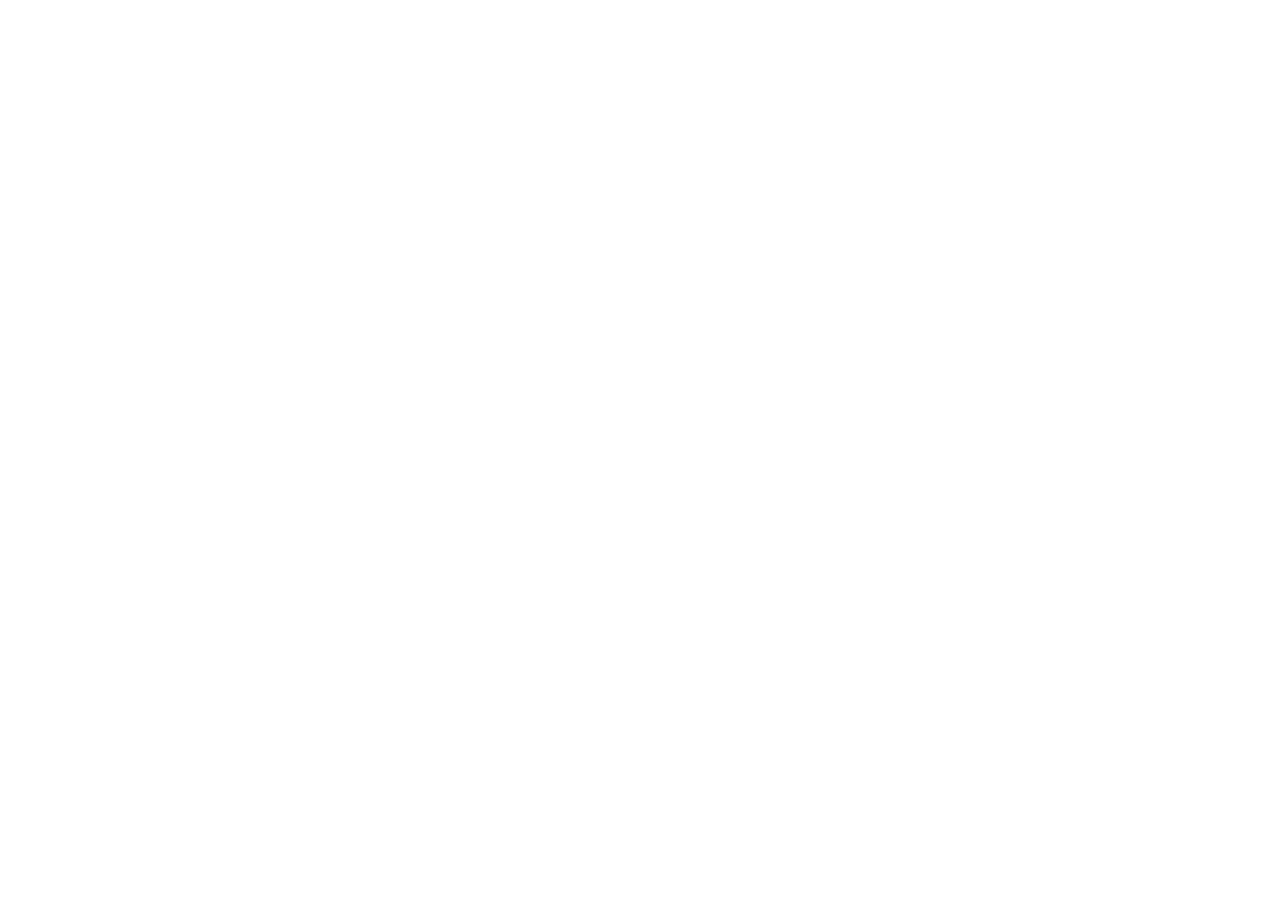
==== View/delivery/delivery.html @ 59a36aea "html css syntax" ====
<!DOCTYPE html>
<html lang="en">
<head>
    <meta charset="UTF-8">
    <meta name="viewport" content="width=device-width, initial-scale=1.0">
    <title>My Delivery</title>
</head>
<body>
    
</body>
</html>
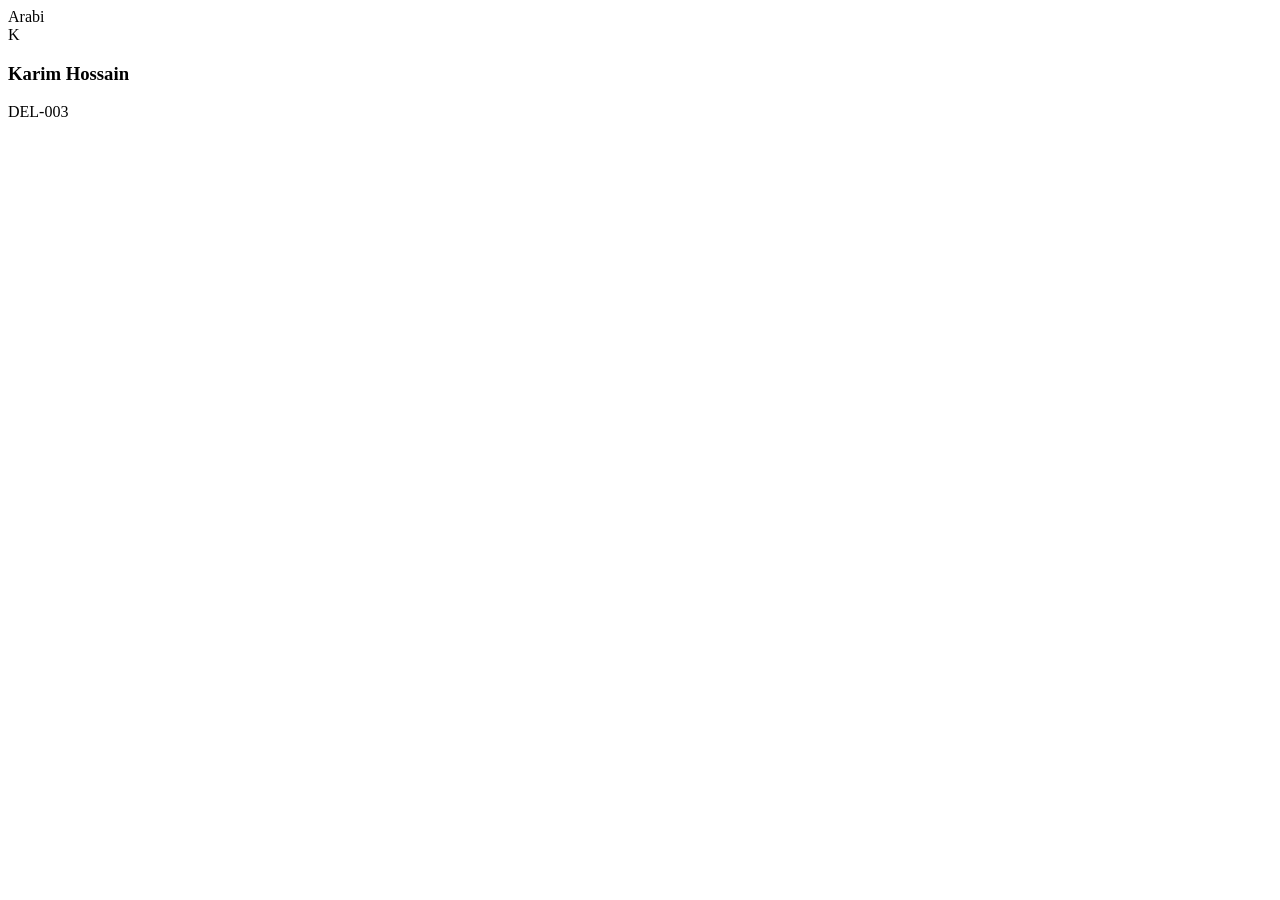
==== commit 7cd88151: "header part done" ====
--- a/View/delivery/delivery.html
+++ b/View/delivery/delivery.html
@@ -6,6 +6,27 @@
     <title>My Delivery</title>
 </head>
 <body>
-    
+    <header class="header"> <div class="logo">
+            Arabi
+    </div>
+
+    <div class="delivery-person">
+
+    <div class="profile-icon">
+                K
+    </div>
+
+    <div class="person-info">
+
+    <h3>Karim Hossain</h3>
+
+    <p>DEL-003</p>
+
+    </div>
+
+    </div>
+
+    </header>
+
 </body>
 </html>
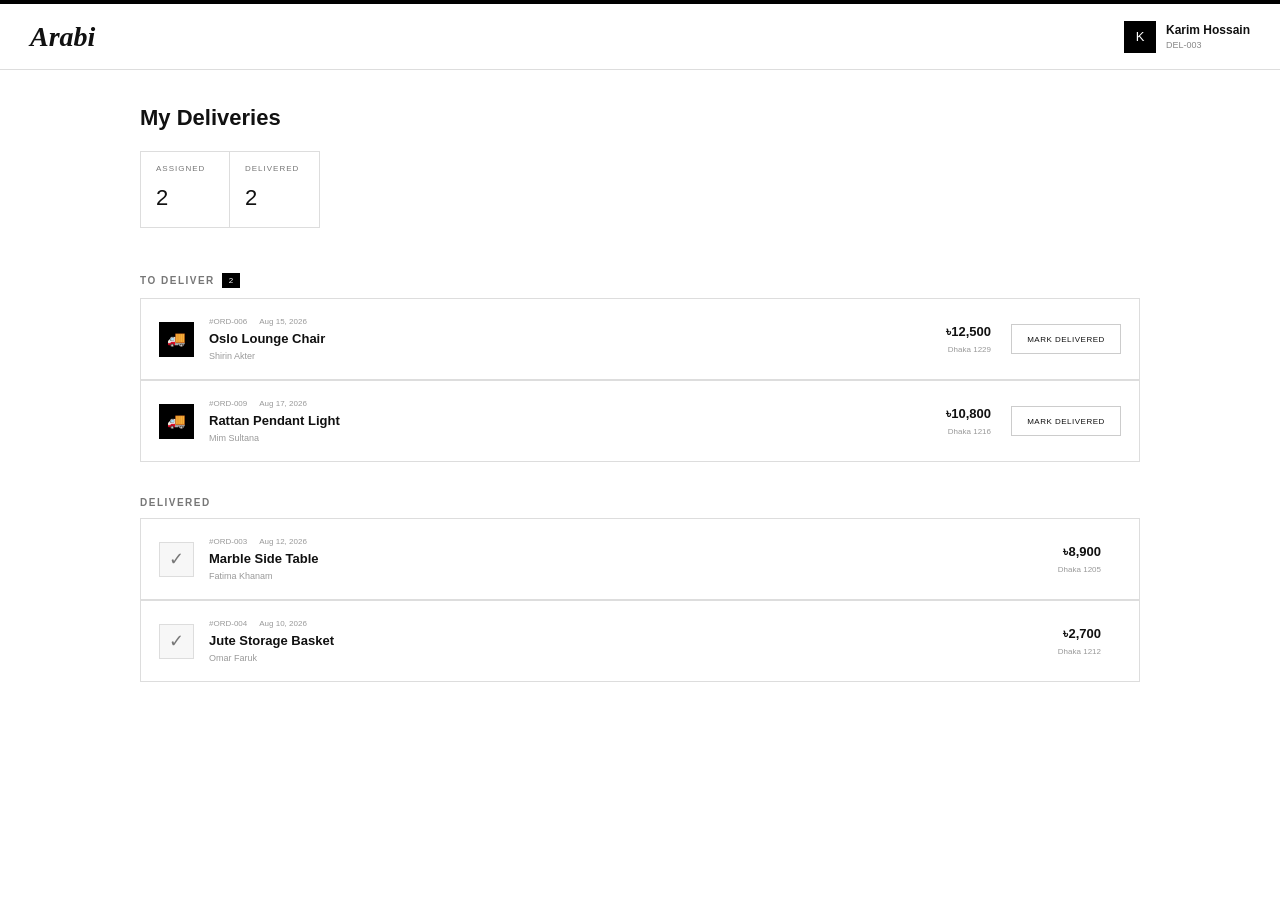
==== commit bf402bb7: "main and footer complete" ====
--- a/View/delivery/delivery.html
+++ b/View/delivery/delivery.html
@@ -1,10 +1,19 @@
 <!DOCTYPE html>
 <html lang="en">
+
 <head>
+
     <meta charset="UTF-8">
+
     <meta name="viewport" content="width=device-width, initial-scale=1.0">
+
     <title>My Delivery</title>
+
+    <link rel="stylesheet" href="delivery.css">
+
 </head>
+
+
 <body>
     <header class="header"> <div class="logo">
             Arabi
@@ -28,5 +37,216 @@
 
     </header>
 
+    <main class="container">
+
+    <h1>My Deliveries</h1>
+
+    <div class="delivery-summary">
+    
+    <div class="summary-item">
+    
+    <p>ASSIGNED</p>
+
+    <h2>2</h2>
+
+    </div>
+
+
+    <div class="summary-item">
+
+    <p>DELIVERED</p>
+    
+    <h2>2</h2>
+
+    </div>
+
+
+    </div>
+
+    <section class="delivery-section">
+
+
+    <div class="section-heading">
+
+    <h2>TO DELIVER</h2>
+
+    <span>2</span>
+
+    </div>
+
+
+
+            
+    <div class="delivery-card">
+
+
+    <div class="delivery-icon">
+                    🚚
+    </div>
+
+
+    <div class="order-details">
+
+
+    <div class="order-meta">
+
+    <span>#ORD-006 </span>
+
+    <span>Aug 15, 2026</span>
+
+    </div>
+    
+    <h3>Oslo Lounge Chair</h3>
+
+    <p>Shirin Akter</p>
+
+    </div>
+
+
+    <div class="price-location">
+
+    <strong> ৳12,500 </strong>
+  
+    <span> Dhaka 1229</span>
+
+    </div>
+
+
+    <button class="deliver-button">
+        MARK DELIVERED
+    </button>
+
+
+    </div>
+
+    <div class="delivery-card">
+
+
+    <div class="delivery-icon">🚚
+    </div>
+
+
+    <div class="order-details">
+
+
+    <div class="order-meta">
+
+    <span>#ORD-009 </span>
+
+    <span> Aug 17, 2026 </span>
+
+    </div>
+
+
+    <h3>Rattan Pendant Light 
+    </h3>
+    
+    <p>Mim Sultana</p>
+
+    </div>
+
+
+    <div class="price-location">
+    <strong> ৳10,800 </strong>
+
+    <span>Dhaka 1216</span>
+
+    </div>
+
+
+    <button class="deliver-button">
+    MARK DELIVERED
+    </button>
+
+
+    </div>
+
+
+    </section>
+
+    <section class="delivery-section delivered-section">
+
+
+    <div class="section-heading">
+
+    <h2>DELIVERED</h2>
+
+    </div>
+
+    <div class="delivery-card">
+
+
+    <div class="delivered-icon">
+                    ✓
+    </div>
+
+
+    <div class="order-details">
+
+
+    <div class="order-meta">
+
+    <span>#ORD-003 </span>
+
+    <span>Aug 12, 2026</span>
+
+    </div>
+    
+    <h3>Marble Side Table</h3>
+    <p>Fatima Khanam</p>
+
+    </div>
+
+    <div class="price-location">
+
+    <strong>৳8,900</strong>
+
+    <span>Dhaka 1205</span>
+
+    </div>
+   
+    </div>
+
+    <div class="delivery-card">
+
+
+    <div class="delivered-icon">
+                    ✓
+    </div>
+
+
+    <div class="order-details">
+
+
+    <div class="order-meta">
+ 
+    <span> #ORD-004 </span>
+
+    <span>Aug 10, 2026</span>
+
+    </div>
+
+
+    <h3>Jute Storage Basket</h3>
+
+
+    <p>Omar Faruk</p>
+
+    </div>
+
+
+    <div class="price-location">
+
+    <strong>৳2,700</strong>
+
+    <span>Dhaka 1212</span>
+
+    </div>
+
+    </div>
+
+    </section>
+    </main>
 </body>
+
 </html>
--- a/View/delivery/delivery.css
+++ b/View/delivery/delivery.css
@@ -0,0 +1,421 @@
+
+* {
+    margin: 0;
+    padding: 0;
+    box-sizing: border-box;
+}
+body {
+
+    font-family: Arial, Helvetica, sans-serif;
+
+    background-color: #ffffff;
+
+    color: #111111;
+
+}
+
+
+
+.header {
+
+    height: 70px;
+
+    border-top: 4px solid #000000;
+
+    border-bottom: 1px solid #dddddd;
+
+    display: flex;
+
+    align-items: center;
+
+    justify-content: space-between;
+
+    padding: 0 30px;
+
+}
+
+.logo {
+
+    font-family: Georgia, serif;
+
+    font-size: 28px;
+
+    font-weight: bold;
+
+    font-style: italic;
+
+}
+
+.delivery-person {
+
+    display: flex;
+
+    align-items: center;
+
+    gap: 10px;
+
+}
+
+.profile-icon {
+
+    width: 32px;
+
+    height: 32px;
+
+    background-color: #000000;
+
+    color: #ffffff;
+
+    display: flex;
+
+    align-items: center;
+
+    justify-content: center;
+
+    font-size: 13px;
+
+}
+
+.person-info h3 {
+
+    font-size: 12px;
+
+    font-weight: 600;
+
+    margin-bottom: 3px;
+
+}
+
+
+.person-info p {
+
+    font-size: 9px;
+
+    color: #888888;
+
+}
+
+.container {
+
+    width: 90%;
+
+    max-width: 1000px;
+
+    margin: 0 auto;
+
+    padding: 35px 0 70px;
+
+}
+
+.container > h1 {
+
+    font-size: 22px;
+
+    font-weight: 600;
+
+    margin-bottom: 20px;
+
+}
+
+.delivery-summary {
+
+    display: flex;
+
+    width: 180px;
+
+    border: 1px solid #dddddd;
+
+}
+
+.summary-item {
+
+    width: 50%;
+
+    height: 75px;
+
+    padding: 12px 15px;
+
+}
+
+
+.summary-item:first-child {
+
+    border-right: 1px solid #dddddd;
+
+}
+
+.summary-item p {
+
+    font-size: 8px;
+
+    color: #777777;
+
+    letter-spacing: 1px;
+
+    margin-bottom: 12px;
+
+}
+
+
+.summary-item h2 {
+
+    font-size: 22px;
+
+    font-weight: 500;
+
+}
+.delivery-section {
+
+    margin-top: 45px;
+
+}
+
+
+.delivered-section {
+
+    margin-top: 35px;
+
+}
+
+.section-heading {
+
+    display: flex;
+
+    align-items: center;
+
+    gap: 7px;
+
+    margin-bottom: 10px;
+
+}
+
+
+.section-heading h2 {
+
+    font-size: 10px;
+
+    letter-spacing: 1.5px;
+
+    color: #777777;
+
+}
+
+.section-heading span {
+
+    background-color: #000000;
+
+    color: #ffffff;
+
+    font-size: 8px;
+
+    padding: 3px 7px;
+
+}
+
+.delivery-card {
+
+    min-height: 82px;
+
+    border: 1px solid #dddddd;
+
+    display: flex;
+
+    align-items: center;
+
+    padding: 15px 18px;
+
+}
+
+.delivery-icon,
+.delivered-icon {
+
+    width: 35px;
+
+    height: 35px;
+
+    display: flex;
+
+    align-items: center;
+
+    justify-content: center;
+
+    margin-right: 15px;
+
+}
+
+
+.delivery-icon {
+
+    background-color: #000000;
+
+    color: #ffffff;
+
+    font-size: 15px;
+
+}
+
+
+.delivered-icon {
+
+    border: 1px solid #dddddd;
+
+    background-color: #f7f7f7;
+
+    color: #777777;
+
+    font-size: 18px;
+
+}
+
+.order-details {
+
+    flex: 1;
+
+}
+
+.order-meta {
+
+    display: flex;
+
+    gap: 12px;
+
+    margin-bottom: 5px;
+
+}
+
+
+.order-meta span {
+
+    font-size: 8px;
+
+    color: #999999;
+
+}
+
+.order-details h3 {
+
+    font-size: 13px;
+
+    font-weight: 600;
+
+    margin-bottom: 5px;
+
+}
+.order-details p {
+
+    font-size: 9px;
+
+    color: #999999;
+
+}
+
+
+.price-location {
+
+    width: 140px;
+
+    display: flex;
+
+    flex-direction: column;
+
+    align-items: flex-end;
+
+    margin-right: 20px;
+
+}
+
+.price-location strong {
+
+    font-size: 13px;
+
+    font-weight: 600;
+
+    margin-bottom: 5px;
+
+}
+
+.price-location span {
+
+    font-size: 8px;
+
+    color: #999999;
+
+}
+
+.deliver-button {
+
+    width: 110px;
+
+    height: 30px;
+
+    background-color: #ffffff;
+
+    border: 1px solid #cccccc;
+
+    color: #111111;
+
+    font-size: 8px;
+
+    letter-spacing: 0.5px;
+
+    cursor: pointer;
+
+}
+
+.deliver-button:hover {
+
+    background-color: #f2f2f2;
+
+}
+
+@media (max-width: 700px) {
+
+
+    .header {
+
+        padding: 0 15px;
+
+    }
+
+
+    .container {
+
+        width: 94%;
+
+        padding-top: 25px;
+
+    }
+
+
+    .delivery-card {
+
+        flex-wrap: wrap;
+
+        gap: 12px;
+
+    }
+
+
+    .order-details {
+
+        min-width: 200px;
+
+    }
+
+
+    .price-location {
+
+        align-items: flex-start;
+
+        margin-left: 50px;
+
+    }
+
+
+    .deliver-button {
+
+        margin-left: 50px;
+
+    }
+
+}
